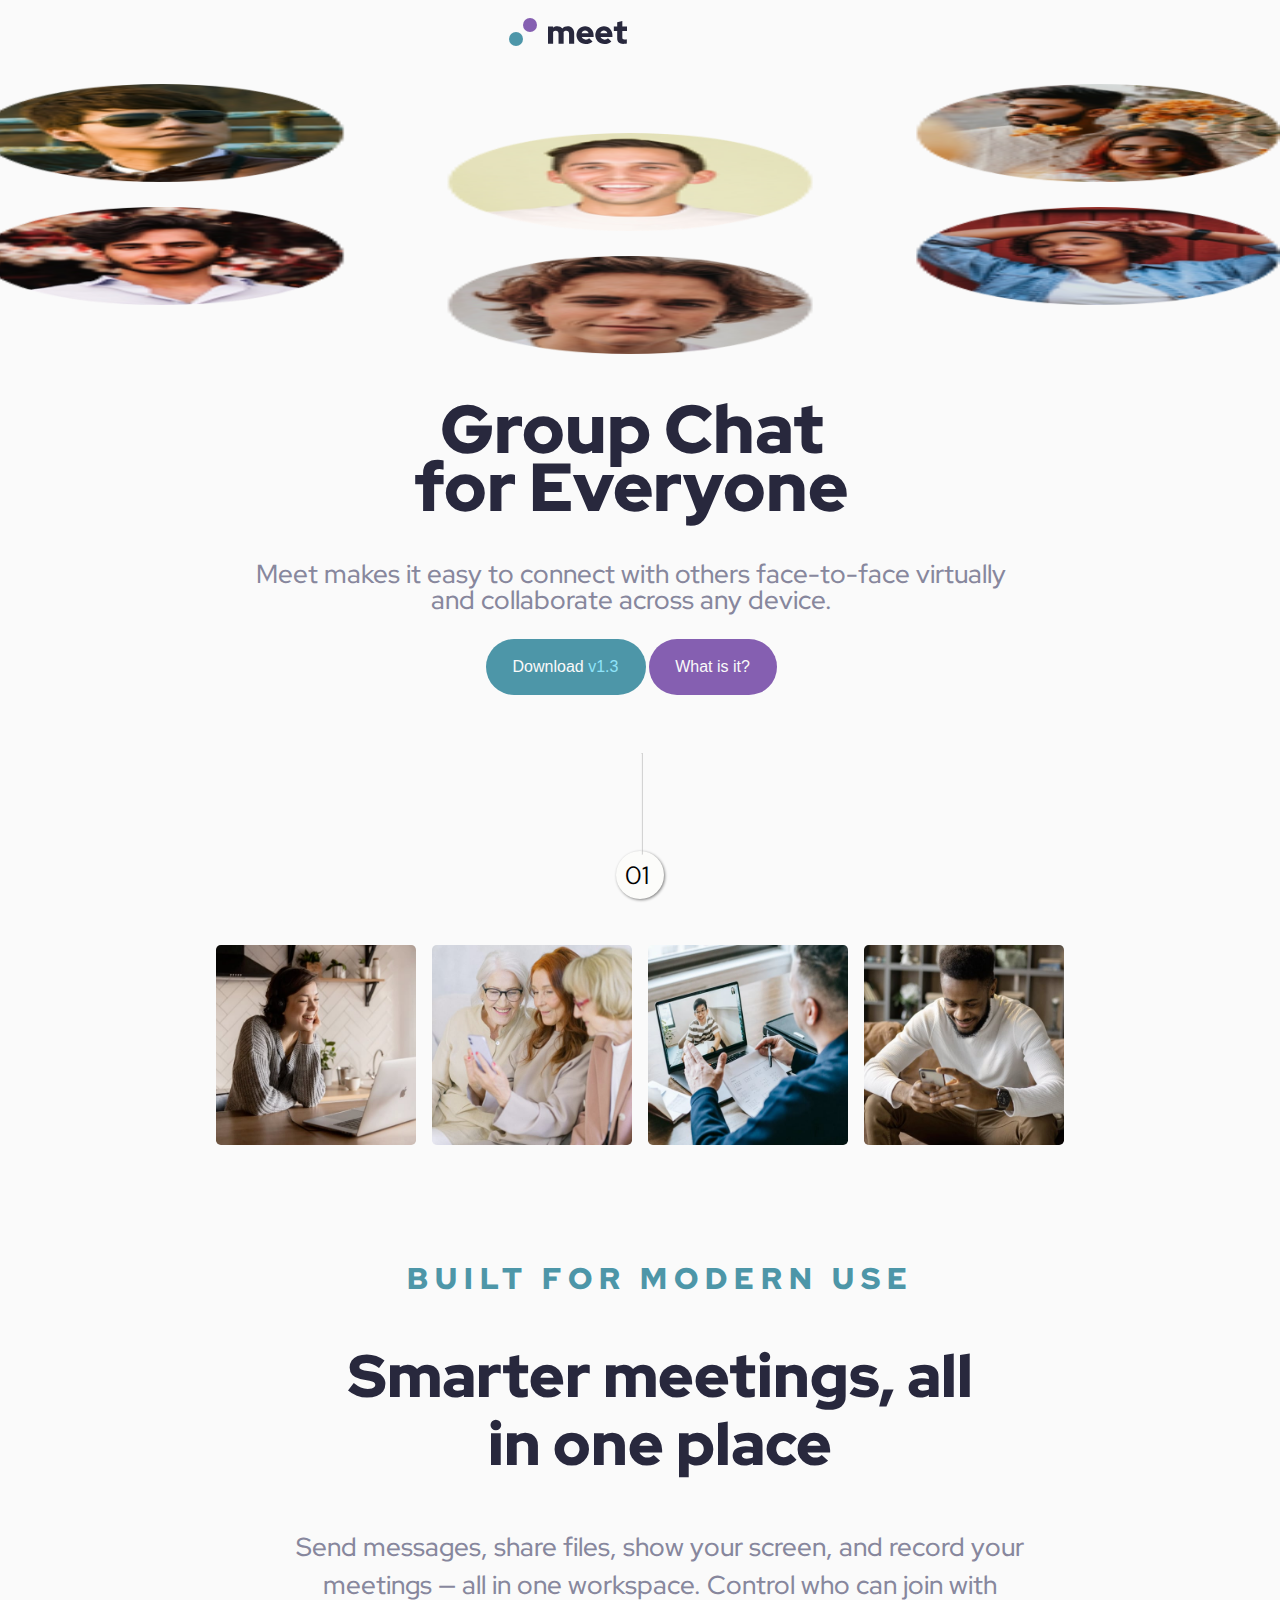
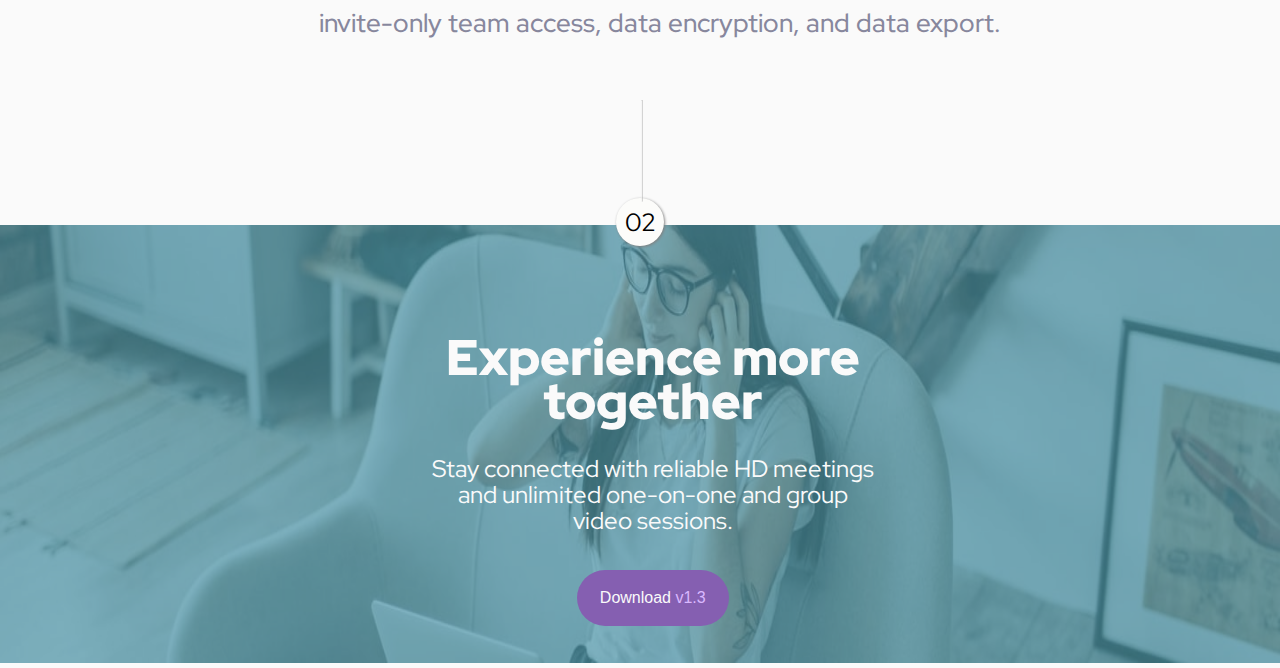
==== index.html @ cc87c1d0 "directory changes" ====
<!DOCTYPE html>
<html lang="en">
<head>
  <meta charset="UTF-8">
  <meta name="viewport" content="width=device-width, initial-scale=1.0">

  <link rel="icon" type="image/png" sizes="32x32" href="./assets/favicon-32x32.png">
  
  <link rel="stylesheet" href="styles/product.css" media="screen">

  <link href="https://fonts.googleapis.com/css2?family=Red+Hat+Display:wght@900&display=swap" rel="stylesheet">

  <link href="https://fonts.googleapis.com/css2?family=Red+Hat+Display:wght@500;900&display=swap" rel="stylesheet">

  <title>Frontend Mentor | Meet landing page</title>
</head>
<body>
  <header>
    <div id="scalar">
   <svg width="119" height="28" xmlns="http://www.w3.org/2000/svg"><g fill="none" fill-rule="evenodd"><g><circle fill="#4D96A9" cx="7" cy="21" r="7"/><circle fill="#855FB1" cx="21" cy="7" r="7"/></g><path d="M44.121 25.676V13.95c.316-.41.701-.718 1.154-.923a3.677 3.677 0 011.533-.308c.822 0 1.48.286 1.976.859.495.572.743 1.323.743 2.251v9.848h5.121v-10.56c0-.195-.005-.384-.016-.567a8.383 8.383 0 00-.047-.535c.337-.41.738-.729 1.201-.956.464-.226.98-.34 1.55-.34.821 0 1.48.286 1.975.859.495.572.743 1.323.743 2.251v9.848h5.121v-10.56c0-2.009-.606-3.661-1.817-4.957-1.212-1.296-2.767-1.944-4.663-1.944-1.096 0-2.108.206-3.035.616a6.956 6.956 0 00-2.403 1.75 6.042 6.042 0 00-2.134-1.734c-.853-.42-1.796-.632-2.829-.632-.78 0-1.523.12-2.229.357a6.264 6.264 0 00-1.944 1.069V8.539H39v17.137h5.121zM76.556 26c1.39 0 2.64-.205 3.746-.615 1.106-.41 2.186-1.07 3.24-1.977l-3.382-3.077c-.4.41-.885.729-1.455.956a5.082 5.082 0 01-1.896.34c-.97 0-1.813-.254-2.53-.762a4.508 4.508 0 01-1.58-1.96h11.918V17.61c0-1.34-.21-2.586-.632-3.742-.422-1.155-1.007-2.143-1.755-2.964a8.225 8.225 0 00-2.671-1.943c-1.033-.476-2.16-.713-3.383-.713a8.657 8.657 0 00-3.43.68 8.445 8.445 0 00-2.766 1.879 8.9 8.9 0 00-1.849 2.835 8.985 8.985 0 00-.68 3.482c0 1.23.237 2.392.712 3.482a8.93 8.93 0 001.928 2.835 8.776 8.776 0 002.893 1.879 9.404 9.404 0 003.572.68zm3.035-10.755h-6.987c.253-.864.685-1.533 1.296-2.008.612-.475 1.339-.713 2.182-.713.822 0 1.543.248 2.165.745.622.497 1.07 1.155 1.344 1.976zM95.365 26c1.391 0 2.64-.205 3.746-.615 1.107-.41 2.187-1.07 3.24-1.977l-3.382-3.077c-.4.41-.885.729-1.454.956a5.082 5.082 0 01-1.897.34c-.97 0-1.812-.254-2.529-.762a4.508 4.508 0 01-1.58-1.96h11.918V17.61c0-1.34-.211-2.586-.633-3.742-.421-1.155-1.006-2.143-1.754-2.964a8.225 8.225 0 00-2.671-1.943c-1.033-.476-2.16-.713-3.383-.713a8.657 8.657 0 00-3.43.68 8.445 8.445 0 00-2.766 1.879 8.9 8.9 0 00-1.85 2.835 8.985 8.985 0 00-.68 3.482c0 1.23.238 2.392.712 3.482a8.93 8.93 0 001.929 2.835 8.776 8.776 0 002.892 1.879 9.404 9.404 0 003.572.68zM98.4 15.245h-6.986c.253-.864.685-1.533 1.296-2.008.611-.475 1.338-.713 2.181-.713.822 0 1.544.248 2.166.745.621.497 1.07 1.155 1.343 1.976zm15.87 10.658c.484 0 1.085-.049 1.802-.146.716-.097 1.306-.221 1.77-.372V21.14c-.422.13-.811.221-1.17.275a7.639 7.639 0 01-1.138.081c-.822 0-1.396-.156-1.723-.47-.326-.313-.49-.847-.49-1.603v-6.511H118V8.539h-4.679V3l-5.12 1.134v4.405h-3.383v4.374h3.382v7.548c0 1.792.511 3.147 1.533 4.065 1.022.918 2.535 1.377 4.537 1.377z" fill="#28283D" fill-rule="nonzero"/></g></svg>
    </div>
    <div id="headerstyle">
    <img src="assets/desktop/image-hero-left.png" alt="group-image-left" id="heroLeft" class="headerpics">
    <img src="assets/desktop/image-hero-right.png" alt="group-image-right" id="heroRight" class="headerpics" srcset="assets/tablet/image-hero.png 2x">
    <ul id="headerul">
  <li><h1 class="groupchat">Group Chat<br> for Everyone</h1>
  <p class="headerp">Meet makes it easy to connect with others face-to-face virtually<br> and collaborate across any device.</p>
  <button id="firstDownload">Download <span class="diff1">v1.3</span></button>
  <button class="whatBut" id="makeButSmaller">What is it?</button></li>
    </ul>
    </div>
  </header>

  <main>
    <div class="numbers"><hr class="lineOne">
  <p class="number12">01</p>
    </div>
  <div id="firstimgs">
    <img src="assets/desktop/image-woman-in-videocall.jpg" alt="image of woman in videocall" width="200px" height="200px" class="imgmargin">
    <img src="assets/desktop/image-women-videochatting.jpg" alt="image of women videochatting" width="200px" height="200px" class="imgmargin">
    <img src="assets/desktop/image-men-in-meeting.jpg" alt="image of men videocalling" width="200px" height="200px" class="imgmargin">
    <img src="assets/desktop/image-man-texting.jpg" alt="image of man texting" width="200px" height="200px" class="imgmargin">
  </div><br>
  <div class="bodytext">
    <ul id="bodyul">
      <li><h3 id="dif">Built for modern use</h3>
        <h2 class="bodyh2">Smarter meetings, all <br> in one place</h2>
        <p class="bodydif">Send messages, share files, show your screen, and record your<br> meetings — all in one 
          workspace. Control who can join with<br> invite-only team access, data encryption, and data export.</p>
      </li>
    </ul>
  </div>
  </main>

  <footer>
    <div class="numbers"><hr class="lineOne">
      <p class="number12">02</p>
    </div>
    <div id="container">
      <img src="assets/desktop/image-footer.jpg" alt="woman video-chatting" width="1380" height="200" id="footImage" srcset="assets/tablet/image-footer.jpg 2x" class="containerimg">
      <div id="footdiv">
        <h2 class="footText" id="footText1">Experience more<br> together</h2>
        <p class="footText" id="footText2">Stay connected with reliable HD meetings<br> and unlimited one-on-one and group<br> video sessions.</p>
        <button class="whatBut" id="footbutton">Download <span class="diff2">v1.3</span></button>
      </div>
    </div>
  </footer>
</body>
</html>
---- styles/product.css ----
/*body*/
body {
    background-color: rgb(250, 250, 250);
    font-family: 'Red Hat Display', Verdana, Geneva, Tahoma, sans-serif;
    box-sizing: border-box;
    overflow: auto;
}

h1 {
    font-family: 'Red Hat Display', sans-serif;
    font-weight: 64px;
    font-style: normal;
    font-weight: 900;
    font-size: 64px;
    line-height: 64px;
    text-align: center;
    color: #28283D;
}

h2 {
    font-family: 'Red Hat Display', sans-serif;
    font-weight: 40px;
    font-style: normal;
    font-weight: 900;
    font-size: 40px;
    line-height: 44px;
}

p {
    font-family: 'Red Hat Display', Verdana, Geneva, Tahoma, sans-serif;
    font-weight: 18px;
}

/*main*/

#scalar {
    position: relative;
    width: 119px;
    height: 28px;
    left: 601px;
    top: 20px;
}

.bodytext {
    text-align: center;
    margin-left: -4;
    margin-bottom: 9em;
}

#bodyul {
    list-style-type: none;
}

#dif {
    color: rgb(77, 150, 168);
    font-family: 'Red Hat Display', sans-serif;
    font-style: normal;
    font-size: 16px;
    font-weight: 22px;
    letter-spacing: 4px;
    line-height: 26px;
    text-transform: uppercase;
    font-weight: 900;
    margin-bottom: 1em;
}

.bodyh2 {
    text-align: center;
    color: #28283D;
    margin-top: 0em;
}

.bodydif {
    font-style: normal;
    font-weight: 500;
    font-size: 18px;
    line-height: 26px;
    text-align: center;
    color: #87879D;
}


.lineOne {
    width: 4em;
    transform: rotate(90deg);
    margin-left: -1em;
    position: relative;
    top: -100%;
    opacity: .4;
}

/*.lineTwo {
    width: 5em;
    transform: rotate(90deg);
    margin-left: -1.5em;
    position: relative;
    top: -100%;
}*/

.numbers {
    background-color: rgb(252, 252, 250);
    position: relative;
    border-style: inherit;
    border-radius: 50%;
    border-color:  rgb(255, 254, 254);
    height: 28px;
    width: 28px;
    font-size: small;
    margin: auto;
    box-shadow: 1px 1px 3px gray;
    top: 12px;
    z-index: 1;
}

.number12 {
    margin: auto;
    margin-left: .5em;
    margin-top: -.2em;
}


/*header*/
#headerstyle {
    display: flex;
    flex-direction: row;
    flex-wrap: nowrap;
    /*justify-content: center;*/
    align-items: center;
    margin-top: 3em;
    margin-bottom: 9em;
}

#heroLeft {
    order: -1;
    flex: 0 1 auto;
    margin-left: -1.5em;
    width: 200px;
    height: 200px;
}

#heroRight {
    order: 1;
    flex: 0 1 auto;
    margin-right: -.5em;
    width: 200px;
    height: 200px;
}

#headerul {
    text-align: center;
    list-style-type: none;
    margin: auto;
    margin-left: 10em;
}

#firstimgs {
    display: flex;
    flex-direction: row;
    flex-wrap: nowrap;
    justify-content: center;
    flex: 0 1 auto;
    margin-top: 50px;
    margin-bottom: 40px;
}

.imgmargin {
    margin: .5em;
    border-style: hidden;
    border-radius: .3em;
}

.headerp {
    font-style: normal;
    font-weight: 500;
    font-size: 18px;
    line-height: 26px;
    text-align: center;
    color: #87879D;
}


/*buttons*/

button {
    cursor: pointer;
}

#firstDownload {
    color: rgb(250, 250, 250);
    background-color: rgb(77, 150, 168);
    border-style: hidden;
    border-radius: 2em;
    border-color: inherit;
    width: 8.5em;
    height: 2.5em;
}

.diff1 {
    color: rgb(143, 227, 249);
}

.whatBut {
    color: rgb(250, 250, 250);
    background-color: rgb(133, 95, 177);
    border-style: hidden;
    border-radius: 2em;
    border-color: inherit;
    width: 8.5em;
    height: 2.5em;
}

#makeButSmaller {
    width: 6em;
}

#footbutton {
    margin: auto;
}

/*Hover states*/
.whatBut:hover {
    background-color:rgb(217, 184, 255);
}

#firstDownload:hover {
    background-color: rgb(143, 227, 249);
}

.diff2 {
    color: rgb(217, 184, 255);
}

/*footer*/
#container {
    /*margin: 5% auto;
    background-origin: border-box;
    background-size: cover;*/
    background-color: rgb(77, 150, 168) /*hsla(192, 37%, 48%, .7)*/;
    position: absolute;
    max-width: 100%;
    max-height: 100%;
    z-index: 0;
    width: 1440px;
    height: 308px;
    left: 0px;
    top: 1325px;
}

.containerimg {
    height: 308px;
}

.footText  {
    color: rgb(250, 250, 250);
    text-align: left;
    border: 2px hidden;
    margin-left: 5em;
    margin-right: auto;
}

#footdiv {
    display: flex;
    flex-direction: row;
    flex-wrap: wrap;
    /*justify-content: space-between;*/
    align-items: center;
    width: 100%;
    height: auto;
    position: absolute;
    top: 30%;
    margin: auto;
    max-width: 100%;
    right: 6%;
}

#footText1 {
    font-weight: 900;
    font-size: 40px;
    line-height: 44px;
}

/*.footdiv1 {
    z-index: 9;
}*/

#footImage {
    /*position: inherit;*/
    /*top: 0;
    left: 0;*/
    opacity: 0.3;
    max-width: 100%;
    max-height: 100%;
}



/*Mobile first*/
@media only screen and (max-width: 600px)  {
    /*From header*/

    #scalar {
        margin: 1em 0em;
        position: relative;
        width: 80px;
        height: 24px;
        left: 136.72px;
        top: 10.2px;
    }

    .groupchat {
        position: relative;
        width: 327px;
        height: 88px;
        left: 10px;
        top: 10px;
        font-style: normal;
        font-weight: 900;
        font-size: 40px;
        line-height: 44px;
        text-align: center;
        color: #28283D;
    }

    .imgmargin {
        max-width: 150px;
        max-height: 150px;
    }

    #headerstyle {
        display: flex;
        flex-direction: column;
    }

    #heroLeft {
        order: -2;
        margin-left: -1.2em;
        width: 0px;
        height: 0px;
    }

    #heroRight {
        order: -1;
        width: 408px;
        height: 200px;
        margin-bottom: 0em;
    }

    #headerul {
        margin-left: -3em;
    }

    .groupchat {
        margin-left: .7em;
    }

    .headerp {
        font-size: 16px;
        line-height: 26px;
        padding: 0em 2em;
    }

    #firstDownload {
        position: relative;
        left: 40px;
    }

    #makeButSmaller {
        position: relative;
        left: -62px;
        top: 43px;
    }


    /*Main & body*/

    #firstimgs {
        display: grid;
        grid-template-rows: 170px 170px;
        grid-template-columns: 170px 170px;
    }

    #firstDownload {
        margin-bottom: 5px;
    }

    .bodytext {
        margin-left: -2em;
    }

    .lineOne {
        opacity: .2;
    }

    .bodyh2 {
        font-size: 32px;
        line-height: 36px;
    }

    .bodydif {
        font-size: 16px;
        line-height: 26px;
        padding: 0em 2em;
    }

    /*Footer*/

    #footdiv {
        position: absolute;
        top: 20%;
        left: 1%;
    }

    #footText1 {
        font-size: 32px;
        font-style: normal;
        text-align: center;
        margin: auto;
        margin-bottom: .5em;
    }

    #footText2 {
        font-size: 15px;
        text-align: center;
        margin: auto;
        margin-bottom: 1.5em;
    }

    #footbutton {
        margin-left: 10.8em;
    }

    #container {
        height: 19em;
        position: relative;
        left: 0%;
        right: 0%;
        top: 184.4%;
        bottom: 0%;
    }

    .containerimg {
        height: 19em;
    }
}

/*mobile with wider screen like surface pro*/
@media only screen and (min-width: 490px) and (max-device-width: 599px) {
    body {
        margin: 0em ;
    }

    #scalar {
        left: 196.72px;
        top: 10.2px;
    }

    .groupchat {
        left: 90px;
        top: 10px;
    }

    #headerstyle {
        display: flex;
        flex-direction: column;
    }

    #heroLeft {
        order: -2;
        margin-left: -1.2em;
        width: 0px;
        height: 0px;
    }

    #heroRight {
        order: -1;
        width:570px;
        margin-left: -2em;
    }

    .groupchat {
        margin-left: .5em;
    }

    #firstDownload {
        position: relative;
        left: 48px;
    }

    #makeButSmaller {
        position: relative;
        left: -51px;
        top: 43px;
    }

    #footbutton {
        margin-left: 16em;
    }
}

/*Minimum device width of 390 and maximum of 400px*/

@media only screen and (min-device-width: 490px) and (max-device-width: 499px) {
    #heroRight {
        order: -1;
        width:518px;
        margin-left: -2em;
    }

    .groupchat {
        left: 77px;
        top: 10px;
    }

    #footText1 {
        margin-left: 3.5em;
    }

    #footbutton {
        margin-left: 14.6em;
    }
}

/*mobile with wider screen minimum width of 405px*/
@media only screen and (min-width: 405px) and (max-device-width: 415px) {
    .headerpics {
        width:200px;
    }

    #heroRight {
        width:430px;
        height: 140px;
        margin-left: -2em;
    }

    #makeButSmaller {
        position: relative;
        left: -57.5px;
        top: 43px;
    }
}

/*mobile with wider screen minimum width of 416px and maximum of 437*/
@media only screen and (min-width: 416px) and (max-device-width: 439px) {

    #heroRight {
        margin-left: -0.4em;
        width:450px;
        height: 150px;
        margin-left: -2em;
    }

    #makeButSmaller {
        left: -60px;
    }

    .bodydif {
        padding: 0em 3em;
    }

    #footbutton {
        margin-left: 11.3em;
    }
}

/*Mobile with minimum width of 440px maximum of 490px*/
@media only screen and (min-width: 440px) and (max-device-width: 489px) {
    #scalar {
        margin: 1em 0em;
        position: relative;
        width: 80px;
        height: 24px;
        left: 186.72px;
        top: 10.2px;
    }

    #headerul {
        margin: auto;
        margin-left: -2.6em;
    }

    #heroRight {
        order: -2;
        width: 498px;
        height: 170px;
        margin-left: -1em;
    }

    #heroLeft {
        order: -2;
        width: 0px;
        height: 0px;
    }

    .groupchat {
        margin-left: 2em;
    }

    .headerp {
        padding: 0em 4em;
    }

    #footbutton {
        margin-left: 14em;
    }
}

/*Mobile with minimum width of 370px maximum of 390px*/
@media only screen and (min-device-width: 370px) and (max-device-width: 400px) {
    #scalar {
        left: 116.72px;
        top: 10.2px;
    }

    .groupchat {
        position: relative;
        width: 327px;
        height: 88px;
        left: 10px;
        top: 10px;
        font-style: normal;
        font-weight: 900;
        font-size: 40px;
        line-height: 44px;
        text-align: center;
        color: #28283D;
    }

    #headerstyle {
        display: flex;
        flex-direction: column;
    }

    #heroLeft {
        order: -2;
        margin-left: -1.2em;
        width: 0px;
        height: 0px;
    }

    #heroRight {
        order: -1;
        width: 400px;
        height: 150px;
        margin-bottom: 0em;
        margin-right: 1.5em;
    }

    #makeButSmaller {
        position: relative;
        left: -59.5px;
        top: 43px;
    }

    #headerul {
        margin-left: -3em;
    }

    .groupchat {
        margin-left: .3em;
    }

    .headerp {
        font-size: 16px;
        line-height: 26px;
        padding: 0em 2em;
    }

    .bodyh2 {
        padding: 0em 1em;
    }

    #footbutton {
        margin-left: 10em;
    }
}

/*Mobile with maximum width of 360px*/
@media only screen and (max-width: 360px) {
    #scalar {
        left: 106.72px;
        top: 10.2px;
    }

    #headerstyle {
        display: flex;
        flex-direction: column;
    }

    #headerul {
        margin: auto;
        margin-left: -3em;
    }

    .bodyh2 {
        font-size: 32px;
        line-height: 36px;
        border-style: hidden;
        padding: 1.1em;
    }

    #heroLeft {
        order: -2;
        margin-left: -1.2em;
        width: 0px;
        height: 0px;
    }

    #heroRight {
        order: -1;
        width: 376px;
        height: 150px;
        margin-left: -1.5em;
    }

    .groupchat {
        margin-left: .1em;
    }

    #makeButSmaller {
        left: -58px;
    }

    #footText1 {
        margin-left: 1.5em;
        margin-bottom: .5em;
    }
    #footText2 {
        margin-left: 2.5em;
        margin-top: 0em;
    }

    #footbutton {
        margin-left: 9em;
    }

    #footdiv {
        top: 18%;
        left: -3%;
        margin: auto;
    }

    #footbutton {
        margin-left: 9.3em;
    }
}

/*Mobile with minimum width of 200px maximum width of 340px*/
@media only screen and (min-device-width: 200px) and (max-width: 359px) {
    #scalar {
        left: 105.72px;
        top: 10.2px;
    }

    body {
        margin-right: -3.5em;
    }

    #heroRight {
        margin-left: -1em;
        width: 350px;
    }

    #makeButSmaller {
        left: -58px;
    }

    #footbutton {
        margin-left: 9.2em;
    }
}

/*Tablet Responsiveness*/
@media only screen and (min-device-width: 601px) and (max-device-width: 930px) {
/*From header*/

    #scalar {
        margin: 1em 0em;
        position: relative;
        width: 80px;
        height: 24px;
        left: 346.72px;
        top: 10.2px;
    }

    .imgmargin {
        max-width: 170px;
        max-height: 170px;
    }

    #headerstyle {
        display: flex;
        flex-direction: column;
    }

    #heroRight {
        order: -2;
        width: 800px;
        height: 185px;
        margin-left: -1em;
    }

    #heroLeft {
        order: -2;
        width: 0px;
        height: 0px;
    }

    .groupchat {
        font-size: 48px;
        line-height: 48px;
        text-align: center;
    }

    .headerp {
        font-size: 16px;
        line-height: 26px;
    }
    
    #headerul {
        margin-left: 7.5em;
    }

    /*From Body to footer*/
    .bodydif {
        font-size: 16px;
    }

    .footText {
        margin-left: 1em;
        text-align: center;
    }

    .lineOne {
        opacity: .2;
    }

    #footdiv {
        display: flex;
        flex-direction: column;
        top: 50%;
        left: 1%;
    }

    #footText1 {
        margin: auto;
        margin-bottom: 0em;
        font-weight: 900;
        font-size: 40px;
        line-height: 44px;
        position: absolute;
        top: -60%;
        bottom: 0%;
    }
    #footText2 {
        margin: auto;
        margin: 1em 0em;
        font-size: 18px;
        line-height: 26px;
        padding: 0em 5em;
    }

    #footbutton {
        margin: auto;
        margin-top: 1.5em;
    }

    #container {
        left: 0px;
        top: 1429.4px;
        width: 968px;
        height: 428px;
        position: absolute;
        max-width: 100%;
        max-height: 100%;
    }

    .containerimg {
        height: 428px;
    }
}

/*Device with max device width of 999px*/
@media only screen and (min-width: 900px) and (max-device-width: 999px) {
    #heroRight {
        order: -2;
        width: 930px;
        height: 219px;
        margin-left: -1.5em;
    }

    #headerul {
        margin-left: 9em;
        margin-top: 2em;
    }

    #container {
        left: 0px;
        top: 1500.4px;
    }
}

/*Device with max device width of 1290px*/
@media only screen and (min-device-width: 1000px) and (max-device-width: 1300px) {
    /*From header*/

    #scalar {
        left: 500.72px;
        top: 10.2px;
    }

    #headerstyle {
        display: flex;
        flex-direction: column;
    }

    #heroRight {
        order: -2;
        width: 1300px;
        height: 270px;
        margin-left: -1.8em;
    }

    #heroLeft {
        order: -2;
        width: 0px;
        height: 0px;
    }

    .groupchat {
        font-size: 68px;
        line-height: 58px;
        text-align: center;
    }

    .headerp {
        font-size: 26px;
        line-height: 26px;
    }
    
    #headerul {
        margin-left: 13em;
    }

    .numbers {
        height: 48px;
        width: 48px;
        font-size: 25px;
        margin: auto;
        box-shadow: 1px 1px 3px gray;
        top: 12px;
        z-index: 1;
    }
    
    .number12 {
        margin: auto;
        margin-left: .37em;
        margin-top: -.27em;
    }
    

    /*Buttons*/
    button {
        font-size: 16px;
    }

    #firstDownload {
        border-color: inherit;
        width: 10em;
        height: 3.5em;
    }

    .whatBut {
        width: 9.5em;
        height: 3.5em;
    }

    #makeButSmaller {
        width: 8em;
    }

    /*From Body to footer*/
    #dif {
        font-size: 30px;
        line-height: 68px;
        letter-spacing: 7px;
    }

    .bodyh2 {
        font-size: 60px;
        line-height: 68px;
    }

    .bodydif {
        font-size: 26px;
        line-height: 38px;
    }

    .footText {
        margin-left: 1em;
        text-align: center;
    }

    #footdiv {
        display: flex;
        flex-direction: column;
        top: 50%;
        left: 1%;
    }

    #footText1 {
        margin: auto;
        margin-bottom: 0em;
        font-weight: 900;
        font-size: 50px;
        line-height: 44px;
        position: absolute;
        top: -60%;
        bottom: 0%;
    }

    #footText2 {
        margin: auto;
        margin: .5em 0em;
        font-size: 24px;
        line-height: 26px;
    }

    #footbutton {
        margin: auto;
        margin-top: 1.5em;
    }

    #container {
        left: 0px;
        top: 1825.4px;
        width: 1290px;
        height: 438px;
        position: absolute;
        max-width: 100%;
        max-height: 100%;
    }

    .containerimg {
        height: 438px;
    }
}

/*Device with max device width of 1290px*/
@media only screen and (min-width: 1000px) and (max-device-width: 1100px) {
    button {
        font-size: 12px;
    }

    #scalar {
        left: 450.72px;
        top: 10.2px;
    }

    .headerp {
        font-size: 22px;
        line-height: 26px;
    }

    #dif {
        font-size: 26px;
        font-weight: 22px;
        letter-spacing: 4px;
        line-height: 26px;

    }

    .groupchat {
        margin-left: .6em;
        font-size: 58px;
        line-height: 58px;
    }

    .bodyh2 {
        font-size: 45px;
        line-height: 48px;
    }
    
    .bodydif {
        font-size: 22px;
        line-height: 28px
    }
    
    .numbers {
        height: 28px;
        width: 28px;
        font-size: small;
        margin: auto;
        box-shadow: 1px 1px 3px gray;
        top: 12px;
        z-index: 1;
    }
    
    .number12 {
        margin: auto;
        margin-left: .5em;
        margin-top: -.2em;
    }

    #heroRight {
        width: 1040px;
        height: 270px;
        margin-left: -1.8em;
    }

    #headerul {
        margin-left: 9.5em;
        margin-top: 2em;
    }

    #footText2 {
        font-size: 22px;
        line-height: 26px;
        margin: 1em 0em;
    }

    #container {
        left: 0px;
        top: 1659.4px;
        width: 1290px;
        height: 438px;
        position: absolute;
        max-width: 100%;
        max-height: 100%;
    }


}
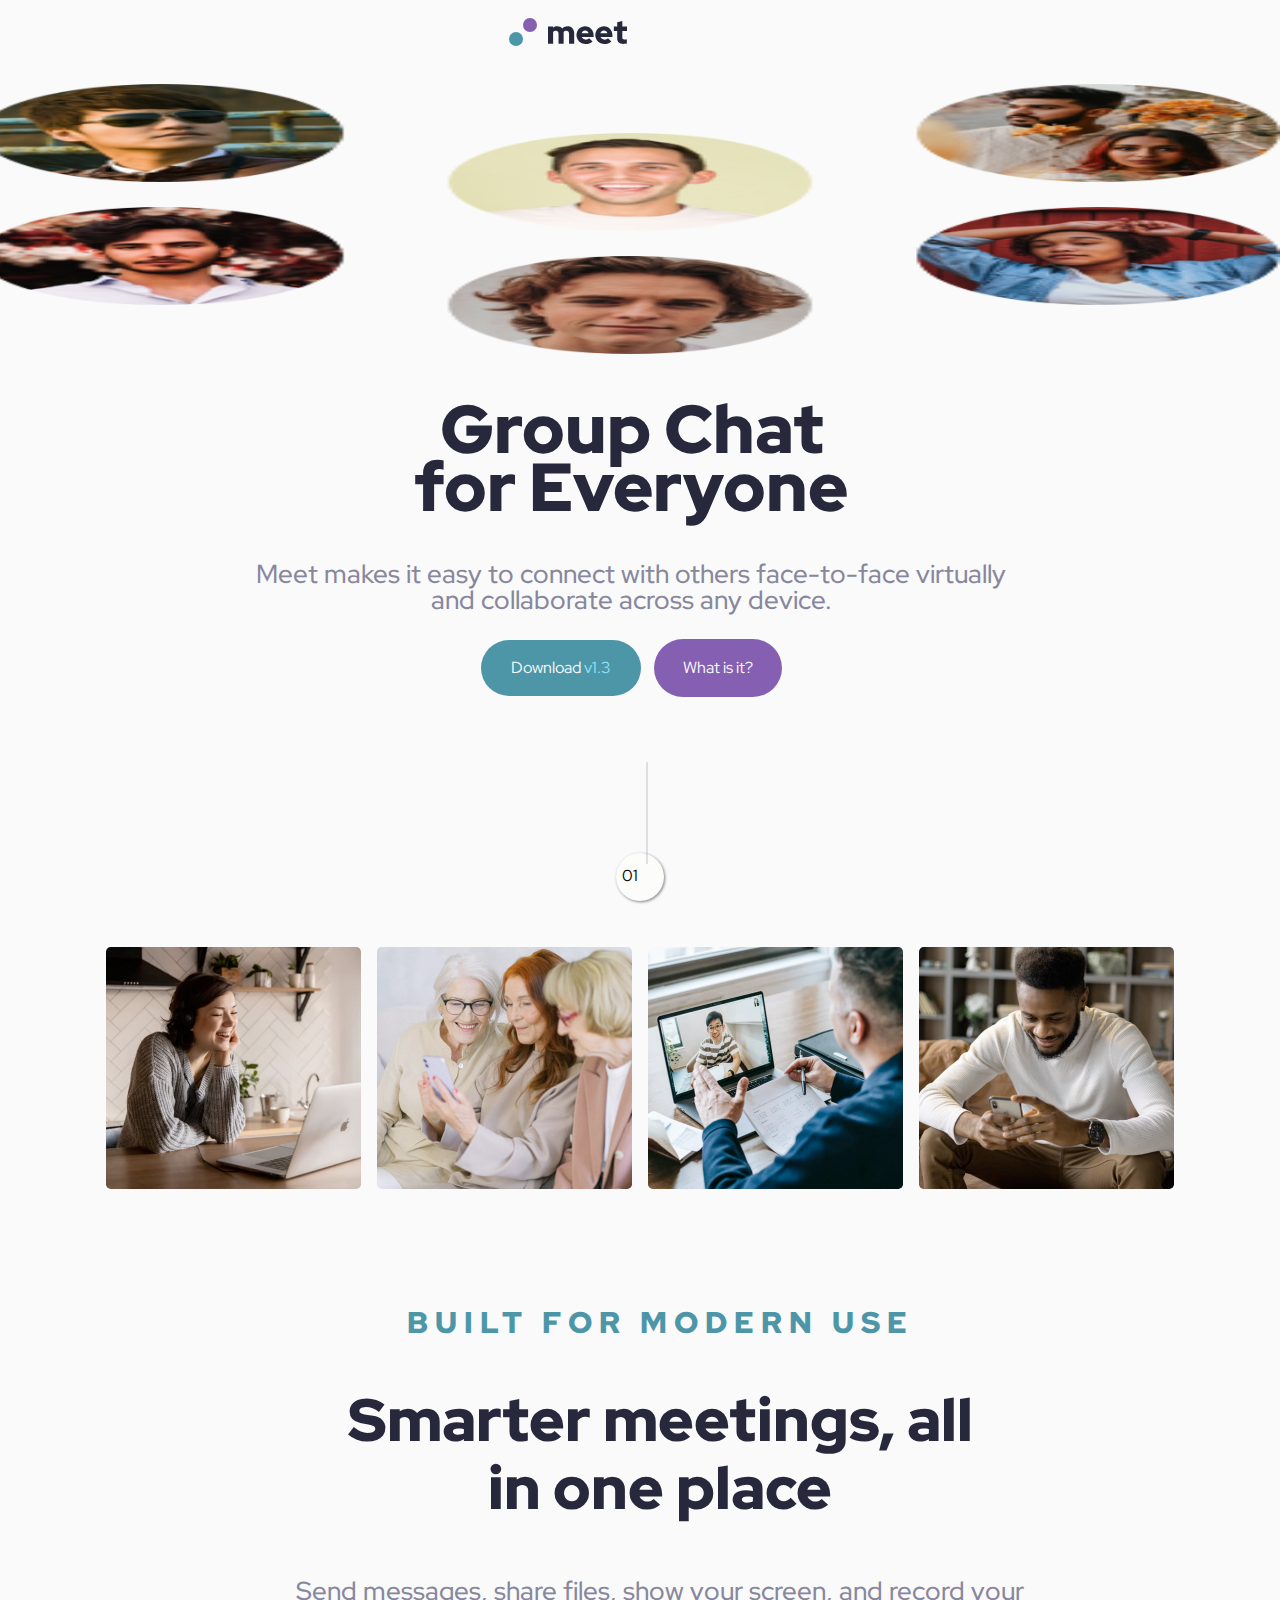
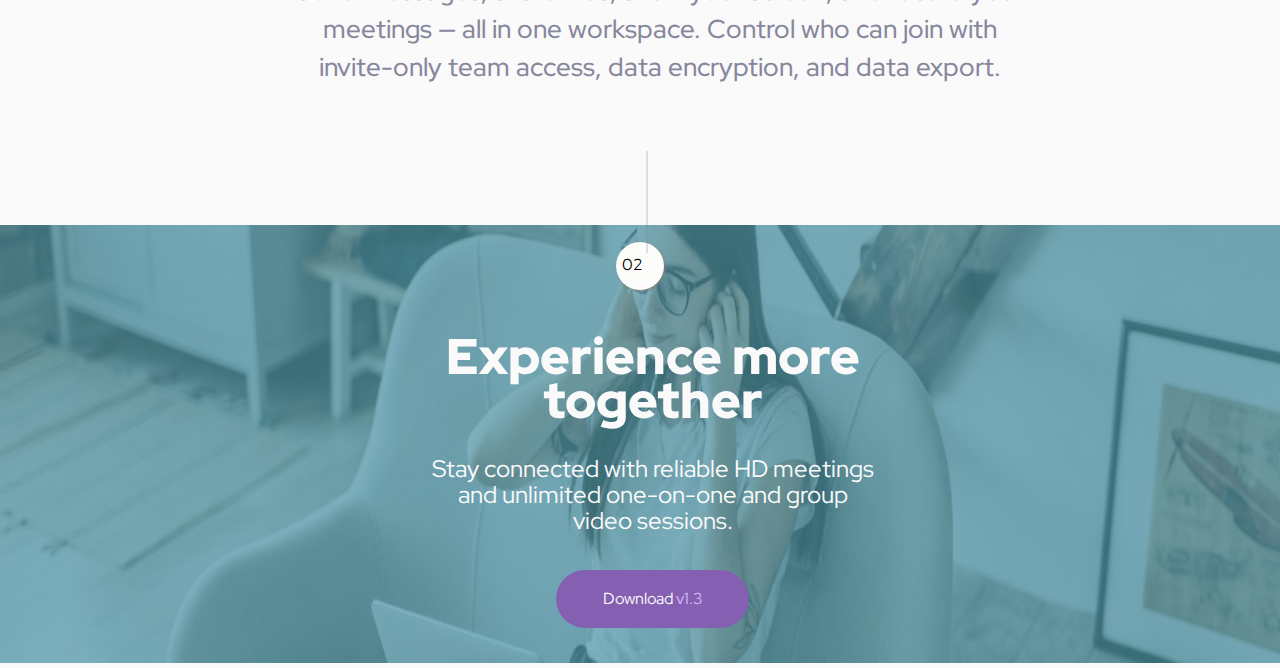
==== commit 2bfdd8cb: "post major changes2" ====
--- a/index.html
+++ b/index.html
@@ -8,9 +8,9 @@
   
   <link rel="stylesheet" href="styles/product.css" media="screen">
 
-  <link href="https://fonts.googleapis.com/css2?family=Red+Hat+Display:wght@900&display=swap" rel="stylesheet">
+  <link href="https://fonts.googleapis.com/css2?family=Red+Hat+Display:wght@900&display=swap" rel="stylesheet"> <!--font-family-->
 
-  <link href="https://fonts.googleapis.com/css2?family=Red+Hat+Display:wght@500;900&display=swap" rel="stylesheet">
+  <link href="https://fonts.googleapis.com/css2?family=Red+Hat+Display:wght@500;900&display=swap" rel="stylesheet"> <!--font-family-->
 
   <title>Frontend Mentor | Meet landing page</title>
 </head>
@@ -36,10 +36,10 @@
   <p class="number12">01</p>
     </div>
   <div id="firstimgs">
-    <img src="assets/desktop/image-woman-in-videocall.jpg" alt="image of woman in videocall" width="200px" height="200px" class="imgmargin">
-    <img src="assets/desktop/image-women-videochatting.jpg" alt="image of women videochatting" width="200px" height="200px" class="imgmargin">
-    <img src="assets/desktop/image-men-in-meeting.jpg" alt="image of men videocalling" width="200px" height="200px" class="imgmargin">
-    <img src="assets/desktop/image-man-texting.jpg" alt="image of man texting" width="200px" height="200px" class="imgmargin">
+    <img src="assets/desktop/image-woman-in-videocall.jpg" alt="image of woman in videocall" class="imgmargin">
+    <img src="assets/desktop/image-women-videochatting.jpg" alt="image of women videochatting" class="imgmargin">
+    <img src="assets/desktop/image-men-in-meeting.jpg" alt="image of men videocalling" class="imgmargin">
+    <img src="assets/desktop/image-man-texting.jpg" alt="image of man texting" class="imgmargin">
   </div><br>
   <div class="bodytext">
     <ul id="bodyul">
--- a/styles/product.css
+++ b/styles/product.css
@@ -1,3 +1,6 @@
+* {
+    font-family: 'Red Hat Display';
+}
 /*body*/
 body {
     background-color: rgb(250, 250, 250);
@@ -83,19 +86,12 @@
 .lineOne {
     width: 4em;
     transform: rotate(90deg);
-    margin-left: -1em;
+    margin-left: -.8em;
     position: relative;
-    top: -100%;
-    opacity: .4;
-}
-
-/*.lineTwo {
-    width: 5em;
-    transform: rotate(90deg);
-    margin-left: -1.5em;
-    position: relative;
-    top: -100%;
-}*/
+    top: -85%;
+    opacity: 0.25;
+    border: 1px solid #87879D;
+}
 
 .numbers {
     background-color: rgb(252, 252, 250);
@@ -103,19 +99,21 @@
     border-style: inherit;
     border-radius: 50%;
     border-color:  rgb(255, 254, 254);
-    height: 28px;
-    width: 28px;
-    font-size: small;
+    height: 40px;
+    width: 40px;
     margin: auto;
-    box-shadow: 1px 1px 3px gray;
+    margin-bottom: 4em;
+    box-shadow: .4px .4px 1px gray;
     top: 12px;
     z-index: 1;
 }
 
 .number12 {
     margin: auto;
-    margin-left: .5em;
+    margin-left: .8em;
     margin-top: -.2em;
+    font-size: 16px;
+    line-height: 26px;
 }
 
 
@@ -124,7 +122,6 @@
     display: flex;
     flex-direction: row;
     flex-wrap: nowrap;
-    /*justify-content: center;*/
     align-items: center;
     margin-top: 3em;
     margin-bottom: 9em;
@@ -133,24 +130,20 @@
 #heroLeft {
     order: -1;
     flex: 0 1 auto;
-    margin-left: -1.5em;
-    width: 200px;
-    height: 200px;
+    margin-left: -2.5em;
 }
 
 #heroRight {
     order: 1;
     flex: 0 1 auto;
     margin-right: -.5em;
-    width: 200px;
-    height: 200px;
 }
 
 #headerul {
     text-align: center;
     list-style-type: none;
     margin: auto;
-    margin-left: 10em;
+    margin-left: 0em;
 }
 
 #firstimgs {
@@ -167,6 +160,8 @@
     margin: .5em;
     border-style: hidden;
     border-radius: .3em;
+    width: 255px;
+    height: 242px;
 }
 
 .headerp {
@@ -189,10 +184,12 @@
     color: rgb(250, 250, 250);
     background-color: rgb(77, 150, 168);
     border-style: hidden;
-    border-radius: 2em;
+    border-radius: 29px;
     border-color: inherit;
-    width: 8.5em;
-    height: 2.5em;
+    width: 193px;
+    height: 58px;
+    font-size: 16px;
+    line-height: 26px;
 }
 
 .diff1 {
@@ -205,25 +202,29 @@
     border-style: hidden;
     border-radius: 2em;
     border-color: inherit;
-    width: 8.5em;
-    height: 2.5em;
+    font-size: 16px;
+    line-height: 26px;
+    margin-left: 10px;
 }
 
 #makeButSmaller {
-    width: 6em;
+    width: 139px;
+    height: 58px;
 }
 
 #footbutton {
     margin: auto;
+    width: 193px;
+    height: 58px;
 }
 
 /*Hover states*/
 .whatBut:hover {
-    background-color:rgb(217, 184, 255);
+    background: #B18BDD;
 }
 
 #firstDownload:hover {
-    background-color: rgb(143, 227, 249);
+    background-color: #71C0D4;
 }
 
 .diff2 {
@@ -232,10 +233,7 @@
 
 /*footer*/
 #container {
-    /*margin: 5% auto;
-    background-origin: border-box;
-    background-size: cover;*/
-    background-color: rgb(77, 150, 168) /*hsla(192, 37%, 48%, .7)*/;
+    background-color: rgb(77, 150, 168);
     position: absolute;
     max-width: 100%;
     max-height: 100%;
@@ -243,7 +241,7 @@
     width: 1440px;
     height: 308px;
     left: 0px;
-    top: 1325px;
+    top: 1426px;
 }
 
 .containerimg {
@@ -262,7 +260,6 @@
     display: flex;
     flex-direction: row;
     flex-wrap: wrap;
-    /*justify-content: space-between;*/
     align-items: center;
     width: 100%;
     height: auto;
@@ -279,14 +276,7 @@
     line-height: 44px;
 }
 
-/*.footdiv1 {
-    z-index: 9;
-}*/
-
 #footImage {
-    /*position: inherit;*/
-    /*top: 0;
-    left: 0;*/
     opacity: 0.3;
     max-width: 100%;
     max-height: 100%;
